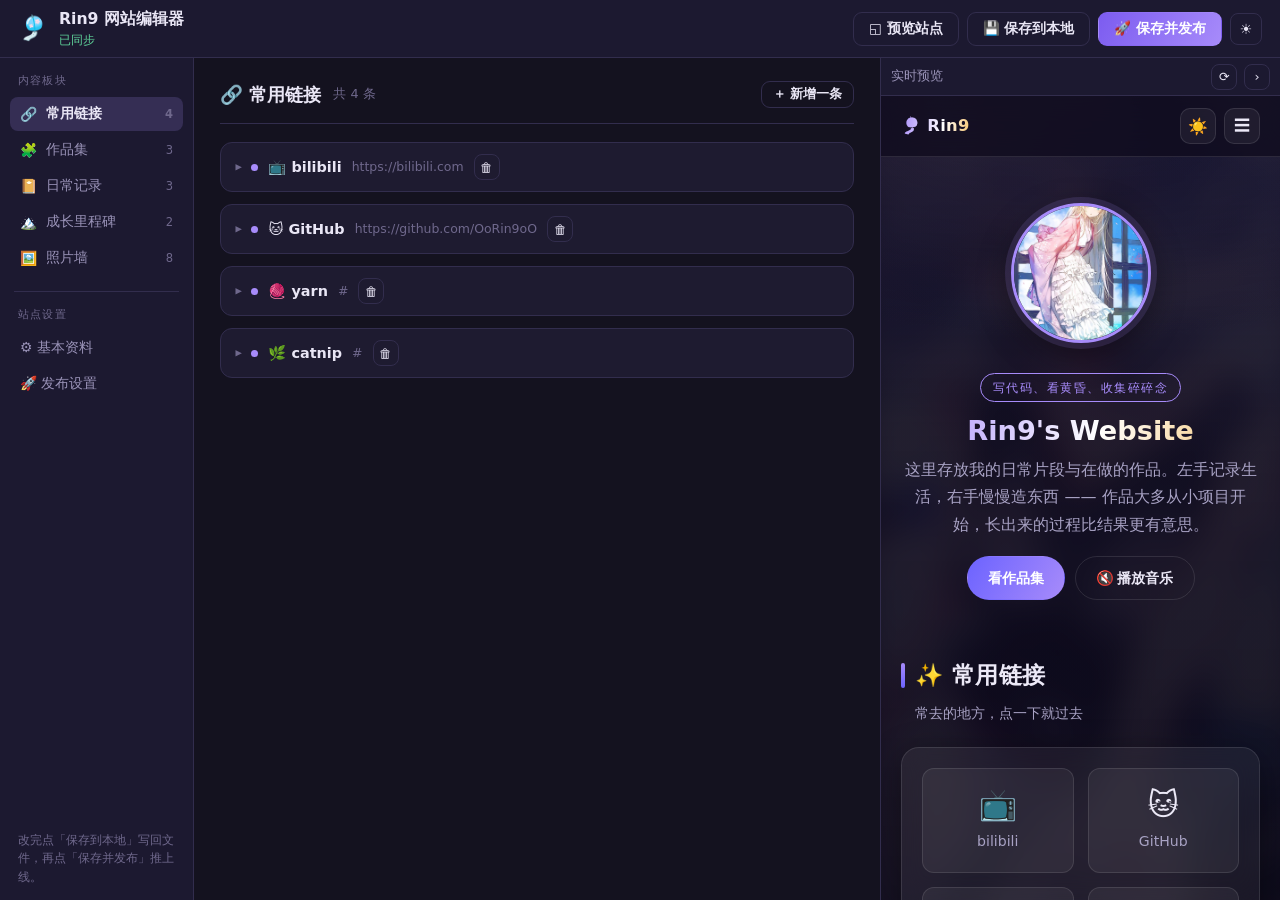
==== admin.html @ 5bf15ccf "新增可视化编辑器，双击即可编辑网站 admin.html + css/admin.css + js/admin.js： - 左侧板块导航，中间表单，右侧 iframe 实时预览 - 覆盖全部五个板块 " ====
<!DOCTYPE html>
<html lang="zh-CN" data-theme="dark">
<head>
    <meta charset="UTF-8">
    <meta name="viewport" content="width=device-width, initial-scale=1.0">
    <title>Rin9 网站编辑器</title>
    <meta name="robots" content="noindex, nofollow">
    <link rel="stylesheet" href="css/admin.css">
</head>
<body>

    <!-- ============ 顶栏 ============ -->
    <header class="top">
        <div class="brand">
            <span class="logo">🎐</span>
            <div>
                <div class="brand-name">Rin9 网站编辑器</div>
                <div class="brand-sub" id="fileState">正在读取站点…</div>
            </div>
        </div>

        <div class="top-actions">
            <button class="btn ghost" id="btnPreview" title="在新窗口打开站点">◱ 预览站点</button>
            <button class="btn ghost" id="btnSave" title="写回 js/data.js 和图片文件">💾 保存到本地</button>
            <button class="btn" id="btnPublish" title="提交并推送到 GitHub，Pages 自动部署">🚀 保存并发布</button>
            <button class="icon-btn" id="btnTheme" title="切换编辑器主题">☀️</button>
        </div>
    </header>

    <div class="layout">

        <!-- ============ 侧栏：板块 ============ -->
        <aside class="side">
            <div class="side-title">内容板块</div>
            <nav class="side-nav" id="sideNav"></nav>

            <div class="side-sep"></div>

            <div class="side-title">站点设置</div>
            <button class="side-item" data-act="settings">⚙️ 基本资料</button>
            <button class="side-item" data-act="publish">🚀 发布设置</button>

            <div class="side-foot">
                <div class="hint" id="sideHint">
                    改完点「保存到本地」写回文件，再点「保存并发布」推上线。
                </div>
            </div>
        </aside>

        <!-- ============ 主区：表单 ============ -->
        <main class="main" id="main">
            <div class="loading">正在读取 js/data.js …</div>
        </main>

        <!-- ============ 右栏：实时预览 ============ -->
        <aside class="preview" id="previewPane">
            <div class="preview-head">
                <span>实时预览</span>
                <button class="icon-btn sm" id="btnRefresh" title="刷新预览">⟳</button>
                <button class="icon-btn sm" id="btnTogglePreview" title="折叠/展开">›</button>
            </div>
            <iframe id="previewFrame" title="站点预览"></iframe>
        </aside>

    </div>

    <!-- ============ 图片投放区（拖拽时全屏高亮）============ -->
    <div class="dropzone-overlay" id="dropOverlay">
        <div class="dropzone-box">
            <div class="dz-icon">🖼️</div>
            <div class="dz-title">松手就加进来</div>
            <div class="dz-sub">自动压缩成 webp，按「字母-日期-字母」命名</div>
        </div>
    </div>

    <!-- ============ 模态框 ============ -->
    <div class="modal" id="modal">
        <div class="modal-box">
            <div class="modal-head">
                <span id="modalTitle">标题</span>
                <button class="icon-btn sm" id="modalClose">✕</button>
            </div>
            <div class="modal-body" id="modalBody"></div>
            <div class="modal-foot" id="modalFoot"></div>
        </div>
    </div>

    <!-- ============ 提示条 ============ -->
    <div class="toast" id="toast"></div>

    <script src="js/admin.js"></script>
</body>
</html>
---- css/admin.css ----
/* ============================================================
   Rin9 网站编辑器 — 样式
   ============================================================ */

:root {
    --bg: #14121f;
    --bg-2: #1c1930;
    --bg-3: #232040;
    --card: #1e1b30;
    --border: #322d4d;
    --text: #e9e6f5;
    --dim: #9a93b8;
    --faint: #6f688c;
    --accent: #a78bfa;
    --accent-2: #7c5cf0;
    --green: #5fd39a;
    --red: #f87171;
    --yellow: #f5c26b;
    --radius: 12px;
}

html[data-theme="light"] {
    --bg: #f3f1fa;
    --bg-2: #eae7f6;
    --bg-3: #ffffff;
    --card: #ffffff;
    --border: #ddd8ee;
    --text: #241f3d;
    --dim: #5d5680;
    --faint: #8e87a8;
    --accent: #6d4ad8;
    --accent-2: #4b3ec4;
}

* { box-sizing: border-box; margin: 0; padding: 0; }

body {
    height: 100vh;
    display: flex;
    flex-direction: column;
    background: var(--bg);
    color: var(--text);
    font: 14px/1.6 "Microsoft YaHei", "PingFang SC", system-ui, sans-serif;
    overflow: hidden;
}

button, input, textarea, select { font-family: inherit; font-size: inherit; color: inherit; }
::-webkit-scrollbar { width: 9px; height: 9px; }
::-webkit-scrollbar-thumb { background: var(--border); border-radius: 6px; }
::-webkit-scrollbar-track { background: transparent; }

/* ---------- 顶栏 ---------- */
.top {
    height: 58px;
    flex: none;
    display: flex;
    align-items: center;
    gap: 16px;
    padding: 0 18px;
    background: var(--bg-2);
    border-bottom: 1px solid var(--border);
}

.brand { display: flex; align-items: center; gap: 11px; }
.logo { font-size: 1.5rem; }
.brand-name { font-weight: 700; font-size: 0.98rem; }
.brand-sub { font-size: 0.76rem; color: var(--faint); }

.top-actions { margin-left: auto; display: flex; gap: 8px; align-items: center; }

.btn {
    padding: 7px 15px;
    border-radius: 9px;
    border: 1px solid transparent;
    background: linear-gradient(120deg, var(--accent-2), var(--accent));
    color: #fff;
    font-size: 0.85rem;
    font-weight: 600;
    cursor: pointer;
    transition: transform 0.15s, box-shadow 0.2s, opacity 0.2s;
    white-space: nowrap;
}
.btn:hover { transform: translateY(-1px); box-shadow: 0 5px 16px rgba(124, 92, 240, 0.35); }
.btn:disabled { opacity: 0.45; cursor: not-allowed; transform: none; box-shadow: none; }
.btn.ghost { background: transparent; border-color: var(--border); color: var(--text); }
.btn.ghost:hover { border-color: var(--accent); background: rgba(167, 139, 250, 0.1); box-shadow: none; }
.btn.sm { padding: 4px 11px; font-size: 0.8rem; }
.btn.danger { background: linear-gradient(120deg, #c0392b, var(--red)); }
.btn.ok { background: linear-gradient(120deg, #2a9d6f, var(--green)); }

.icon-btn {
    width: 32px; height: 32px;
    display: grid; place-items: center;
    border-radius: 8px;
    border: 1px solid var(--border);
    background: transparent;
    color: var(--text);
    cursor: pointer;
    transition: all 0.2s;
    flex: none;
}
.icon-btn:hover { border-color: var(--accent); background: rgba(167, 139, 250, 0.12); }
.icon-btn.sm { width: 26px; height: 26px; font-size: 0.8rem; }

/* ---------- 布局 ---------- */
.layout { flex: 1; display: flex; min-height: 0; }

/* ---------- 侧栏 ---------- */
.side {
    width: 194px; flex: none;
    background: var(--bg-2);
    border-right: 1px solid var(--border);
    padding: 14px 10px;
    display: flex; flex-direction: column;
    overflow-y: auto;
}

.side-title {
    font-size: 0.7rem; letter-spacing: 1.2px; text-transform: uppercase;
    color: var(--faint); padding: 0 8px; margin-bottom: 7px;
}
.side-sep { height: 1px; background: var(--border); margin: 14px 4px; }

.side-item {
    display: flex; align-items: center; gap: 9px;
    width: 100%;
    padding: 8px 10px;
    margin-bottom: 2px;
    border: none; border-radius: 8px;
    background: transparent; color: var(--dim);
    cursor: pointer; text-align: left;
    font-size: 0.87rem;
    transition: all 0.18s;
}
.side-item:hover { background: rgba(167, 139, 250, 0.1); color: var(--text); }
.side-item.active { background: rgba(167, 139, 250, 0.18); color: var(--text); font-weight: 600; }
.side-item .count { margin-left: auto; font-size: 0.72rem; color: var(--faint); }

.side-foot { margin-top: auto; padding-top: 14px; }
.hint { font-size: 0.74rem; color: var(--faint); padding: 0 8px; line-height: 1.55; }

/* ---------- 主区 ---------- */
.main { flex: 1; overflow-y: auto; padding: 22px 26px 80px; min-width: 0; }
.loading { color: var(--dim); padding: 40px; text-align: center; }

.sec-head {
    display: flex; align-items: center; gap: 12px;
    margin-bottom: 18px; padding-bottom: 14px;
    border-bottom: 1px solid var(--border);
}
.sec-head h2 { font-size: 1.15rem; font-weight: 700; }
.sec-head p { font-size: 0.8rem; color: var(--faint); }
.sec-head .spacer { flex: 1; }

/* 卡片条目 */
.item {
    background: var(--card);
    border: 1px solid var(--border);
    border-radius: var(--radius);
    margin-bottom: 12px;
    overflow: hidden;
    transition: border-color 0.2s;
}
.item:hover { border-color: var(--accent); }
.item-head {
    display: flex; align-items: center; gap: 10px;
    padding: 11px 14px;
    cursor: pointer;
    user-select: none;
}
.item-head:hover { background: rgba(167, 139, 250, 0.06); }
.item-dot { width: 7px; height: 7px; border-radius: 50%; background: var(--accent); flex: none; }
.item-title { font-weight: 600; font-size: 0.9rem; }
.item-sub { font-size: 0.78rem; color: var(--faint); }
.item-head .spacer { flex: 1; }
.item-body { padding: 4px 14px 16px; border-top: 1px solid var(--border); }
.item.collapsed .item-body { display: none; }
.chev { color: var(--faint); transition: transform 0.2s; font-size: 0.8rem; }
.item.collapsed .chev { transform: rotate(-90deg); }

/* 表单 */
.field { margin-bottom: 13px; }
.field > label {
    display: block; font-size: 0.78rem; color: var(--dim);
    margin-bottom: 5px; font-weight: 600;
}
.field .tip { font-size: 0.72rem; color: var(--faint); margin-top: 4px; }

.inp, .ta, .sel {
    width: 100%;
    padding: 8px 11px;
    border-radius: 8px;
    border: 1px solid var(--border);
    background: var(--bg);
    outline: none;
    transition: border-color 0.2s;
}
.inp:focus, .ta:focus, .sel:focus { border-color: var(--accent); }
.ta { resize: vertical; min-height: 74px; line-height: 1.65; }
.sel { cursor: pointer; }
.row { display: flex; gap: 10px; }
.row > * { flex: 1; }

/* 标签输入 */
.taglist { display: flex; flex-wrap: wrap; gap: 6px; margin-bottom: 7px; }
.tagchip {
    display: inline-flex; align-items: center; gap: 5px;
    padding: 3px 8px; border-radius: 999px;
    background: rgba(167, 139, 250, 0.16);
    border: 1px solid transparent;
    color: var(--accent); font-size: 0.78rem;
}
.tagchip button {
    border: none; background: none; color: inherit;
    cursor: pointer; font-size: 0.9rem; line-height: 1; padding: 0;
    opacity: 0.65;
}
.tagchip button:hover { opacity: 1; }

/* 图片投放 */
.drop {
    border: 2px dashed var(--border);
    border-radius: var(--radius);
    padding: 20px;
    text-align: center;
    cursor: pointer;
    transition: all 0.2s;
    color: var(--dim);
}
.drop:hover, .drop.over { border-color: var(--accent); background: rgba(167, 139, 250, 0.08); color: var(--text); }
.drop-icon { font-size: 1.7rem; margin-bottom: 6px; }
.drop-title { font-size: 0.87rem; font-weight: 600; }
.drop-sub { font-size: 0.74rem; color: var(--faint); margin-top: 3px; }

.thumbs { display: flex; flex-wrap: wrap; gap: 8px; margin-top: 10px; }
.thumb {
    position: relative;
    width: 92px; height: 92px;
    border-radius: 9px;
    overflow: hidden;
    border: 1px solid var(--border);
    background: var(--bg);
}
.thumb img { width: 100%; height: 100%; object-fit: contain; }
.thumb-x {
    position: absolute; top: 3px; right: 3px;
    width: 20px; height: 20px; border-radius: 50%;
    border: none; background: rgba(0, 0, 0, 0.68); color: #fff;
    cursor: pointer; font-size: 0.72rem; line-height: 1;
    display: grid; place-items: center;
}
.thumb-x:hover { background: var(--red); }
.thumb-name {
    position: absolute; left: 0; right: 0; bottom: 0;
    background: rgba(0, 0, 0, 0.72); color: #fff;
    font-size: 0.6rem; padding: 3px 4px;
    white-space: nowrap; overflow: hidden; text-overflow: ellipsis;
}

/* 状态标签 */
.pill {
    font-size: 0.7rem; padding: 2px 8px; border-radius: 999px;
    border: 1px solid var(--border); color: var(--faint); white-space: nowrap;
}
.pill.done { color: var(--green); border-color: rgba(95, 211, 154, 0.4); }
.pill.wip { color: var(--yellow); border-color: rgba(245, 194, 107, 0.4); }
.pill.plan { color: var(--faint); }

/* ---------- 预览栏 ---------- */
.preview {
    width: 400px; flex: none;
    background: var(--bg-2);
    border-left: 1px solid var(--border);
    display: flex; flex-direction: column;
    transition: width 0.25s var(--ease);
}
.preview.collapsed { width: 36px; }
.preview.collapsed .preview-head span { display: none; }
.preview.collapsed iframe { display: none; }

.preview-head {
    height: 38px; flex: none;
    display: flex; align-items: center; gap: 7px;
    padding: 0 10px;
    border-bottom: 1px solid var(--border);
    font-size: 0.8rem; color: var(--dim);
}
.preview-head span { flex: 1; }
.preview iframe { flex: 1; border: none; background: #fff; width: 100%; }

/* ---------- 拖拽全屏遮罩 ---------- */
.dropzone-overlay {
    position: fixed; inset: 0; z-index: 200;
    display: none; place-items: center;
    background: rgba(20, 18, 31, 0.88);
    backdrop-filter: blur(6px);
}
.dropzone-overlay.show { display: grid; }
.dropzone-box {
    border: 3px dashed var(--accent);
    border-radius: 20px;
    padding: 46px 70px;
    text-align: center;
}
.dz-icon { font-size: 3rem; }
.dz-title { font-size: 1.3rem; font-weight: 700; margin: 10px 0 6px; }
.dz-sub { color: var(--dim); font-size: 0.9rem; }

/* ---------- 模态框 ---------- */
.modal {
    position: fixed; inset: 0; z-index: 150;
    display: none; place-items: center;
    background: rgba(10, 8, 20, 0.7);
    backdrop-filter: blur(4px);
    padding: 24px;
}
.modal.show { display: grid; }
.modal-box {
    width: min(560px, 94vw);
    max-height: 86vh;
    display: flex; flex-direction: column;
    background: var(--bg-2);
    border: 1px solid var(--border);
    border-radius: 16px;
    box-shadow: 0 24px 70px rgba(0, 0, 0, 0.55);
    overflow: hidden;
}
.modal-head {
    display: flex; align-items: center; padding: 14px 18px;
    border-bottom: 1px solid var(--border);
    font-weight: 700;
}
.modal-head span { flex: 1; }
.modal-body { padding: 18px; overflow-y: auto; }
.modal-foot {
    padding: 13px 18px; border-top: 1px solid var(--border);
    display: flex; gap: 9px; justify-content: flex-end;
}

/* ---------- 提示条 ---------- */
.toast {
    position: fixed; left: 50%; bottom: 26px;
    transform: translate(-50%, 90px);
    padding: 10px 20px;
    border-radius: 10px;
    background: var(--bg-3);
    border: 1px solid var(--border);
    box-shadow: 0 10px 34px rgba(0, 0, 0, 0.45);
    font-size: 0.87rem;
    z-index: 300;
    opacity: 0;
    transition: all 0.3s var(--ease);
    max-width: 84vw;
    text-align: center;
}
.toast.show { transform: translate(-50%, 0); opacity: 1; }
.toast.err { border-color: var(--red); }
.toast.ok { border-color: var(--green); }

@media (max-width: 1100px) {
    .preview { display: none; }
}
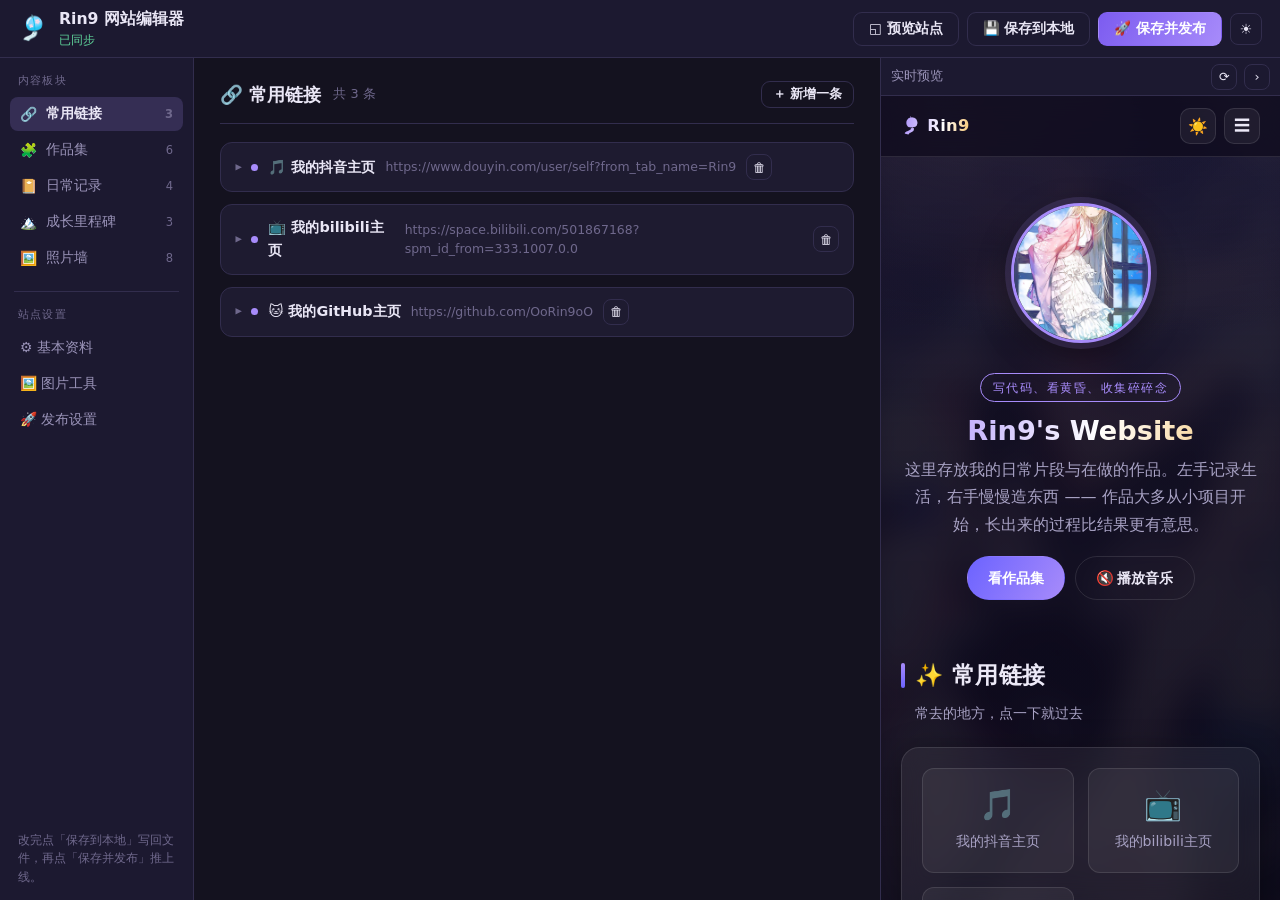
==== commit e5b236f1: "编辑器：拖放路由重做 + 图片工具面板 拖放路由（原：无论拖到哪都塞照片墙）： - 落点由鼠标位置决定，四级优先级：   具体 drop 区 > 条目卡片（按类型智能判断）> 板块空白 > 照片墙兜底" ====
--- a/admin.html
+++ b/admin.html
@@ -38,6 +38,7 @@
 
             <div class="side-title">站点设置</div>
             <button class="side-item" data-act="settings">⚙️ 基本资料</button>
+            <button class="side-item" data-act="images">🖼️ 图片工具</button>
             <button class="side-item" data-act="publish">🚀 发布设置</button>
 
             <div class="side-foot">
@@ -69,7 +70,8 @@
         <div class="dropzone-box">
             <div class="dz-icon">🖼️</div>
             <div class="dz-title">松手就加进来</div>
-            <div class="dz-sub">自动压缩成 webp，按「字母-日期-字母」命名</div>
+            <div class="dz-sub">移动鼠标决定图片放在哪</div>
+            <div class="dz-target"></div>
         </div>
     </div>
 
--- a/css/admin.css
+++ b/css/admin.css
@@ -292,19 +292,52 @@
 .dropzone-overlay {
     position: fixed; inset: 0; z-index: 200;
     display: none; place-items: center;
-    background: rgba(20, 18, 31, 0.88);
-    backdrop-filter: blur(6px);
+    background: rgba(20, 18, 31, 0.82);
+    backdrop-filter: blur(5px);
+    /* 关键：不能让遮罩挡住鼠标，否则 elementFromPoint 拿不到真实落点 */
+    pointer-events: none;
 }
 .dropzone-overlay.show { display: grid; }
 .dropzone-box {
     border: 3px dashed var(--accent);
     border-radius: 20px;
-    padding: 46px 70px;
+    padding: 40px 64px;
     text-align: center;
-}
-.dz-icon { font-size: 3rem; }
-.dz-title { font-size: 1.3rem; font-weight: 700; margin: 10px 0 6px; }
+    transition: border-color 0.2s, transform 0.2s;
+}
+.dropzone-box.targeted {
+    border-color: var(--green);
+    transform: scale(1.03);
+}
+.dz-icon { font-size: 2.6rem; }
+.dz-title { font-size: 1.25rem; font-weight: 700; margin: 10px 0 6px; }
 .dz-sub { color: var(--dim); font-size: 0.9rem; }
+.dz-target {
+    margin-top: 12px;
+    padding: 7px 16px;
+    border-radius: 999px;
+    background: rgba(95, 211, 154, 0.16);
+    border: 1px solid rgba(95, 211, 154, 0.45);
+    color: var(--green);
+    font-size: 0.9rem;
+    font-weight: 600;
+    display: inline-block;
+}
+.dz-target:empty { display: none; }
+
+/* 拖拽时高亮目标元素 */
+.drop-target-hl {
+    outline: 2px dashed var(--green) !important;
+    outline-offset: 3px;
+    background: rgba(95, 211, 154, 0.08) !important;
+    border-radius: var(--radius-sm);
+}
+
+/* 拖拽时给条目卡片加高亮 */
+.item.drag-hover {
+    border-color: var(--green);
+    box-shadow: 0 0 0 3px rgba(95, 211, 154, 0.18);
+}
 
 /* ---------- 模态框 ---------- */
 .modal {
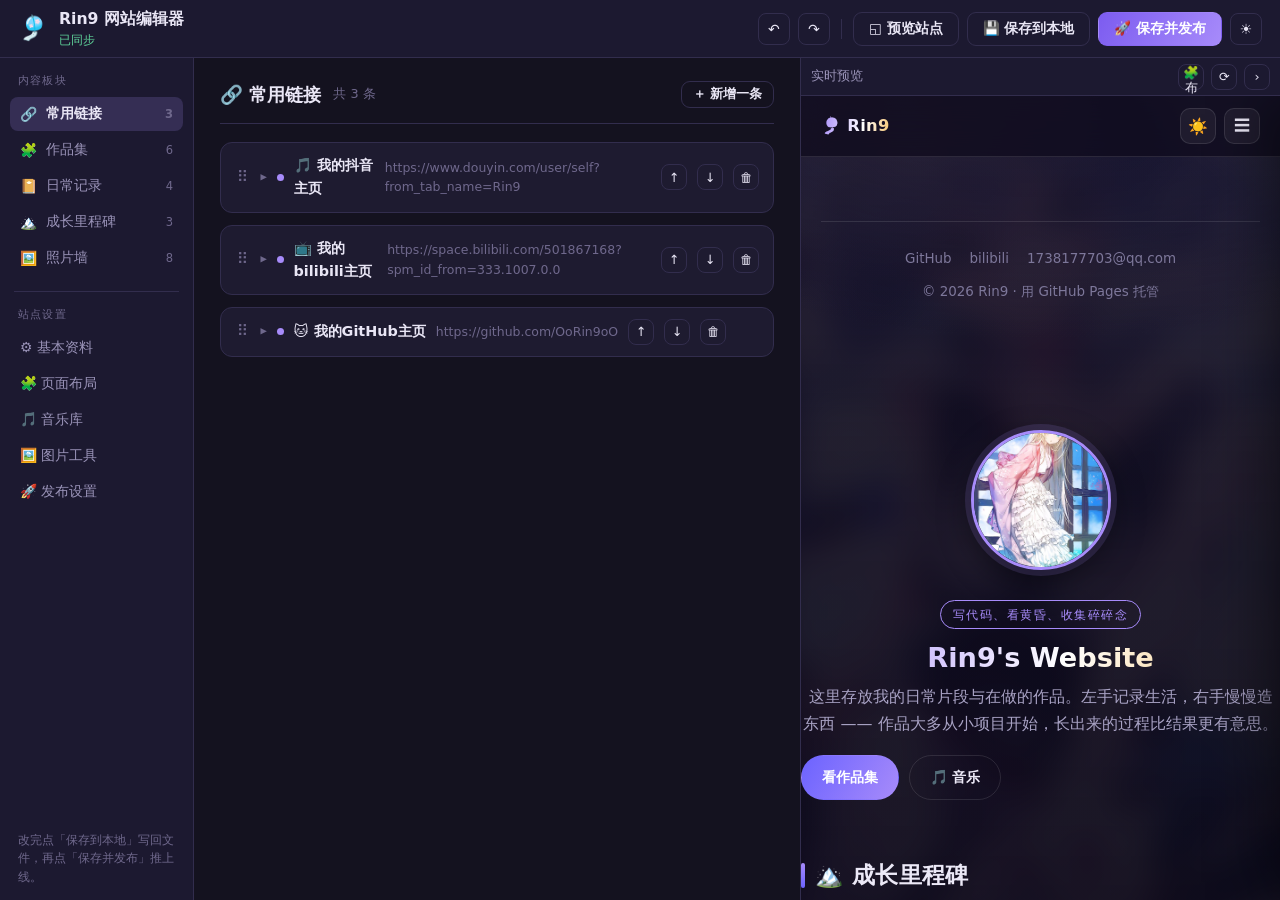
==== commit 88ecf41b: "三大功能：页面布局编辑 + 撤销重做与排序 + 音乐聚合器 1) 页面布局可调（容器与内容的位置） - data.js 新增 layout（order 顺序 / pinned 钉住 / hidden " ====
--- a/admin.html
+++ b/admin.html
@@ -20,6 +20,9 @@
         </div>
 
         <div class="top-actions">
+            <button class="icon-btn" id="btnUndo" title="撤销 (Ctrl+Z)" disabled>↶</button>
+            <button class="icon-btn" id="btnRedo" title="重做 (Ctrl+Shift+Z)" disabled>↷</button>
+            <span class="top-sep"></span>
             <button class="btn ghost" id="btnPreview" title="在新窗口打开站点">◱ 预览站点</button>
             <button class="btn ghost" id="btnSave" title="写回 js/data.js 和图片文件">💾 保存到本地</button>
             <button class="btn" id="btnPublish" title="提交并推送到 GitHub，Pages 自动部署">🚀 保存并发布</button>
@@ -38,6 +41,8 @@
 
             <div class="side-title">站点设置</div>
             <button class="side-item" data-act="settings">⚙️ 基本资料</button>
+            <button class="side-item" data-act="layout">🧩 页面布局</button>
+            <button class="side-item" data-act="music">🎵 音乐库</button>
             <button class="side-item" data-act="images">🖼️ 图片工具</button>
             <button class="side-item" data-act="publish">🚀 发布设置</button>
 
@@ -57,6 +62,7 @@
         <aside class="preview" id="previewPane">
             <div class="preview-head">
                 <span>实时预览</span>
+                <button class="icon-btn sm" id="btnLayout" title="在预览区拖动调整板块顺序">🧩 布局</button>
                 <button class="icon-btn sm" id="btnRefresh" title="刷新预览">⟳</button>
                 <button class="icon-btn sm" id="btnTogglePreview" title="折叠/展开">›</button>
             </div>
--- a/css/admin.css
+++ b/css/admin.css
@@ -178,6 +178,27 @@
 .chev { color: var(--faint); transition: transform 0.2s; font-size: 0.8rem; }
 .item.collapsed .chev { transform: rotate(-90deg); }
 
+/* 排序相关 */
+.drag-handle {
+    cursor: grab;
+    color: var(--faint);
+    font-size: 0.95rem;
+    line-height: 1;
+    padding: 0 2px;
+    user-select: none;
+    flex: none;
+}
+.drag-handle:active { cursor: grabbing; }
+.drag-handle:hover { color: var(--accent); }
+
+.item.dragging {
+    opacity: 0.45;
+    border-style: dashed;
+}
+
+.item.drop-before { box-shadow: 0 -3px 0 var(--accent); }
+.item.drop-after { box-shadow: 0 3px 0 var(--accent); }
+
 /* 表单 */
 .field { margin-bottom: 13px; }
 .field > label {
@@ -268,12 +289,13 @@
 
 /* ---------- 预览栏 ---------- */
 .preview {
-    width: 400px; flex: none;
+    width: 480px; flex: none;
     background: var(--bg-2);
     border-left: 1px solid var(--border);
     display: flex; flex-direction: column;
     transition: width 0.25s var(--ease);
 }
+.preview.wide { width: min(920px, 58vw); }
 .preview.collapsed { width: 36px; }
 .preview.collapsed .preview-head span { display: none; }
 .preview.collapsed iframe { display: none; }
@@ -390,6 +412,97 @@
 .toast.err { border-color: var(--red); }
 .toast.ok { border-color: var(--green); }
 
+/* ---------- 音乐库管理 ---------- */
+.mus-row {
+    display: flex; align-items: center; gap: 8px;
+    padding: 8px 10px;
+    border-radius: 9px;
+    border: 1px solid var(--border);
+    background: var(--bg);
+    margin-bottom: 6px;
+}
+.mus-info { flex: 1; min-width: 0; }
+.mus-title { font-size: 0.85rem; font-weight: 600; }
+.mus-meta {
+    font-size: 0.72rem; color: var(--faint);
+    overflow: hidden; text-overflow: ellipsis; white-space: nowrap;
+}
+
+.pl-row {
+    border: 1px solid var(--border);
+    border-radius: 9px;
+    padding: 10px 12px;
+    margin-bottom: 8px;
+    background: var(--bg);
+}
+.pl-head { display: flex; align-items: center; gap: 8px; }
+.pl-head .spacer { flex: 1; }
+.pl-name { font-weight: 600; font-size: 0.87rem; }
+.pl-count { font-size: 0.72rem; color: var(--faint); }
+.pl-desc { font-size: 0.76rem; color: var(--dim); margin: 3px 0 7px; }
+
+.pl-tracks { display: flex; flex-wrap: wrap; gap: 5px; }
+.pl-track {
+    display: inline-flex; align-items: center; gap: 5px;
+    padding: 3px 8px; border-radius: 999px;
+    background: rgba(167, 139, 250, 0.14);
+    color: var(--accent); font-size: 0.75rem;
+}
+.pl-track button {
+    border: none; background: none; color: inherit;
+    cursor: pointer; font-size: 0.8rem; line-height: 1; padding: 0;
+    opacity: 0.6;
+}
+.pl-track button:hover { opacity: 1; color: var(--red); }
+.pl-add-track {
+    border: 1px dashed var(--border); background: transparent;
+    color: var(--faint); border-radius: 999px;
+    padding: 2px 9px; font-size: 0.75rem; cursor: pointer;
+}
+.pl-add-track:hover { border-color: var(--accent); color: var(--accent); }
+
+.pl-pick { display: flex; flex-direction: column; gap: 4px; max-height: 320px; overflow-y: auto; }
+.pl-pick-item {
+    display: flex; align-items: center; gap: 9px;
+    padding: 7px 10px; border-radius: 8px; cursor: pointer;
+    border: 1px solid transparent;
+}
+.pl-pick-item:hover { background: rgba(167, 139, 250, 0.1); }
+.pl-pick-item input { accent-color: var(--accent); }
+.pl-pick-artist { margin-left: auto; font-size: 0.74rem; color: var(--faint); }
+
+/* ---------- 页面布局列表 ---------- */
+.lay-row {
+    display: flex; align-items: center; gap: 7px;
+    padding: 7px 10px;
+    border-radius: 9px;
+    border: 1px solid var(--border);
+    background: var(--bg);
+    margin-bottom: 5px;
+}
+.lay-idx {
+    width: 20px; height: 20px; flex: none;
+    display: grid; place-items: center;
+    border-radius: 6px;
+    background: var(--accent-soft);
+    color: var(--accent);
+    font-size: 0.72rem; font-weight: 700;
+}
+.lay-name { font-size: 0.85rem; font-weight: 600; }
+.lay-row .spacer { flex: 1; }
+
+/* ---------- 顶栏分隔 ---------- */
+.top-sep {
+    width: 1px; height: 20px;
+    background: var(--border);
+    margin: 0 3px;
+}
+.icon-btn.active {
+    border-color: var(--accent);
+    background: rgba(167, 139, 250, 0.18);
+    color: var(--accent);
+}
+
 @media (max-width: 1100px) {
     .preview { display: none; }
 }
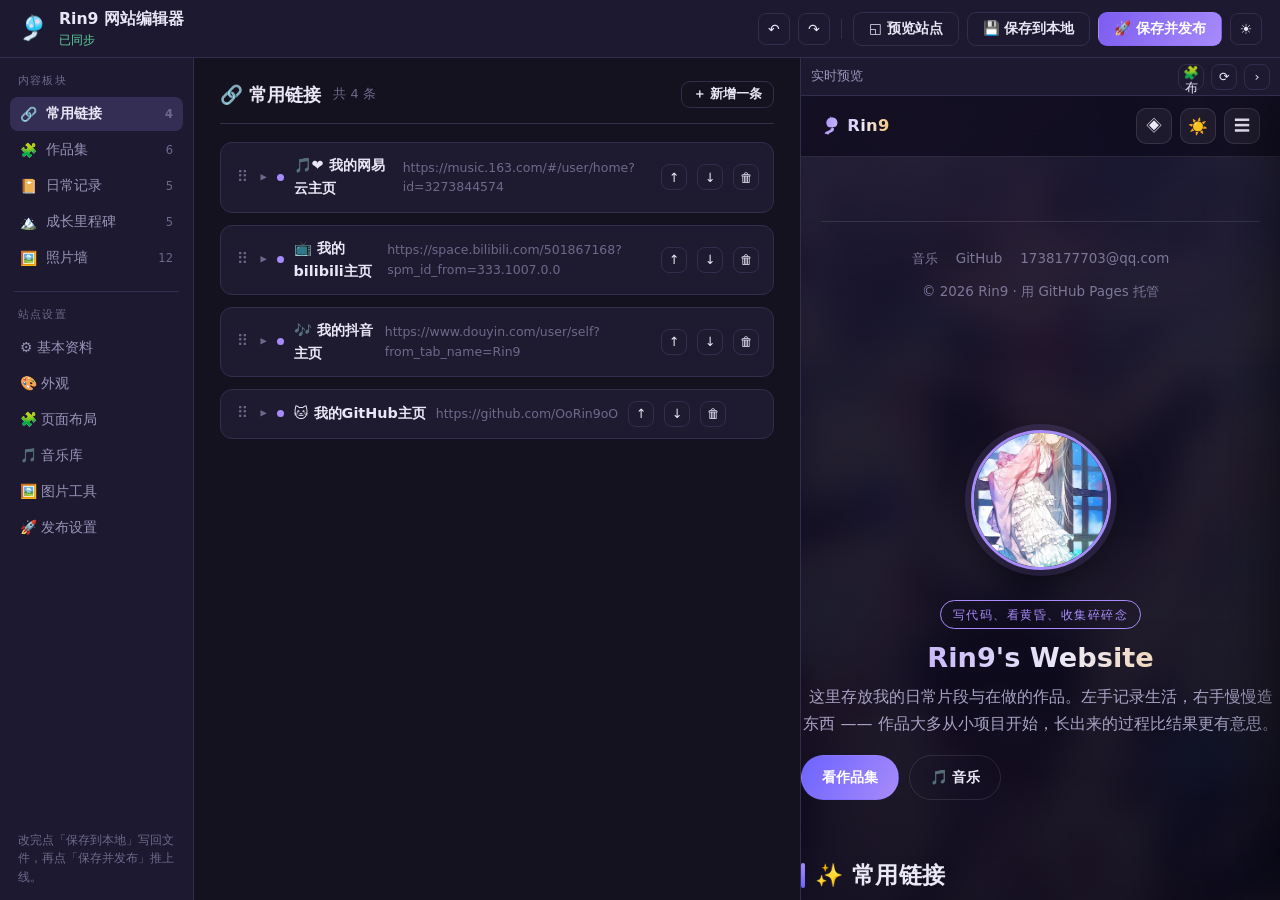
==== commit 7bcb63f2: "新增界面风格系统：站点改为外壳 + 可插拔主题 用户反馈「自定义界面没达到预期」，诊断结果是：编辑器只能管内容与顺序， 完全管不了长相（颜色/圆角/字体/栏宽全写死在 CSS 里）。 同时用户想要一个" ====
--- a/admin.html
+++ b/admin.html
@@ -41,6 +41,7 @@
 
             <div class="side-title">站点设置</div>
             <button class="side-item" data-act="settings">⚙️ 基本资料</button>
+            <button class="side-item" data-act="appearance">🎨 外观</button>
             <button class="side-item" data-act="layout">🧩 页面布局</button>
             <button class="side-item" data-act="music">🎵 音乐库</button>
             <button class="side-item" data-act="images">🖼️ 图片工具</button>
--- a/css/admin.css
+++ b/css/admin.css
@@ -471,6 +471,39 @@
 .pl-pick-item input { accent-color: var(--accent); }
 .pl-pick-artist { margin-left: auto; font-size: 0.74rem; color: var(--faint); }
 
+/* ---------- 发布状态 ---------- */
+.pub-badge {
+    padding: 9px 13px;
+    border-radius: 9px;
+    font-size: 0.85rem;
+    font-weight: 600;
+    margin-bottom: 8px;
+}
+.pub-badge.ok {
+    background: rgba(95, 211, 154, 0.14);
+    border: 1px solid rgba(95, 211, 154, 0.4);
+    color: var(--green);
+}
+.pub-badge.warn {
+    background: rgba(245, 194, 107, 0.14);
+    border: 1px solid rgba(245, 194, 107, 0.4);
+    color: var(--yellow);
+}
+.pub-info {
+    font-size: 0.78rem;
+    color: var(--dim);
+    display: flex;
+    flex-direction: column;
+    gap: 3px;
+}
+.pub-info code {
+    background: var(--bg-3);
+    padding: 1px 6px;
+    border-radius: 5px;
+    font-size: 0.74rem;
+    color: var(--accent);
+}
+
 /* ---------- 页面布局列表 ---------- */
 .lay-row {
     display: flex; align-items: center; gap: 7px;
@@ -506,3 +539,76 @@
 @media (max-width: 1100px) {
     .preview { display: none; }
 }
+
+/* ---------- 外观面板 ---------- */
+.skin-pick {
+    display: grid;
+    grid-template-columns: 1fr 1fr;
+    gap: 10px;
+}
+
+.skin-card {
+    position: relative;
+    display: flex;
+    flex-direction: column;
+    align-items: flex-start;
+    gap: 3px;
+    padding: 14px 15px;
+    border-radius: var(--radius-sm);
+    border: 1px solid var(--border);
+    background: var(--bg);
+    color: var(--text);
+    cursor: pointer;
+    text-align: left;
+    transition: all 0.22s var(--ease);
+}
+
+.skin-card:hover {
+    border-color: var(--accent);
+    transform: translateY(-2px);
+}
+
+.skin-card.on {
+    border-color: var(--accent);
+    background: rgba(167, 139, 250, 0.12);
+    box-shadow: 0 0 0 2px rgba(167, 139, 250, 0.18);
+}
+
+.sc-icon {
+    font-size: 1.1rem;
+    color: var(--accent);
+    line-height: 1;
+    margin-bottom: 4px;
+}
+
+.sc-name { font-size: 0.88rem; font-weight: 700; }
+.sc-desc { font-size: 0.72rem; color: var(--faint); line-height: 1.5; }
+
+.sc-check {
+    position: absolute;
+    top: 11px; right: 12px;
+    color: var(--accent);
+    font-size: 0.8rem;
+    opacity: 0;
+}
+
+.skin-card.on .sc-check { opacity: 1; }
+
+.color-row {
+    display: flex;
+    align-items: center;
+    gap: 8px;
+}
+
+.color-row input[type="color"] {
+    width: 38px;
+    height: 34px;
+    padding: 2px;
+    border: 1px solid var(--border);
+    border-radius: 8px;
+    background: var(--bg);
+    cursor: pointer;
+    flex: none;
+}
+
+.color-row .inp { flex: 1; font-family: var(--font-mono, monospace); font-size: 0.8rem; }
